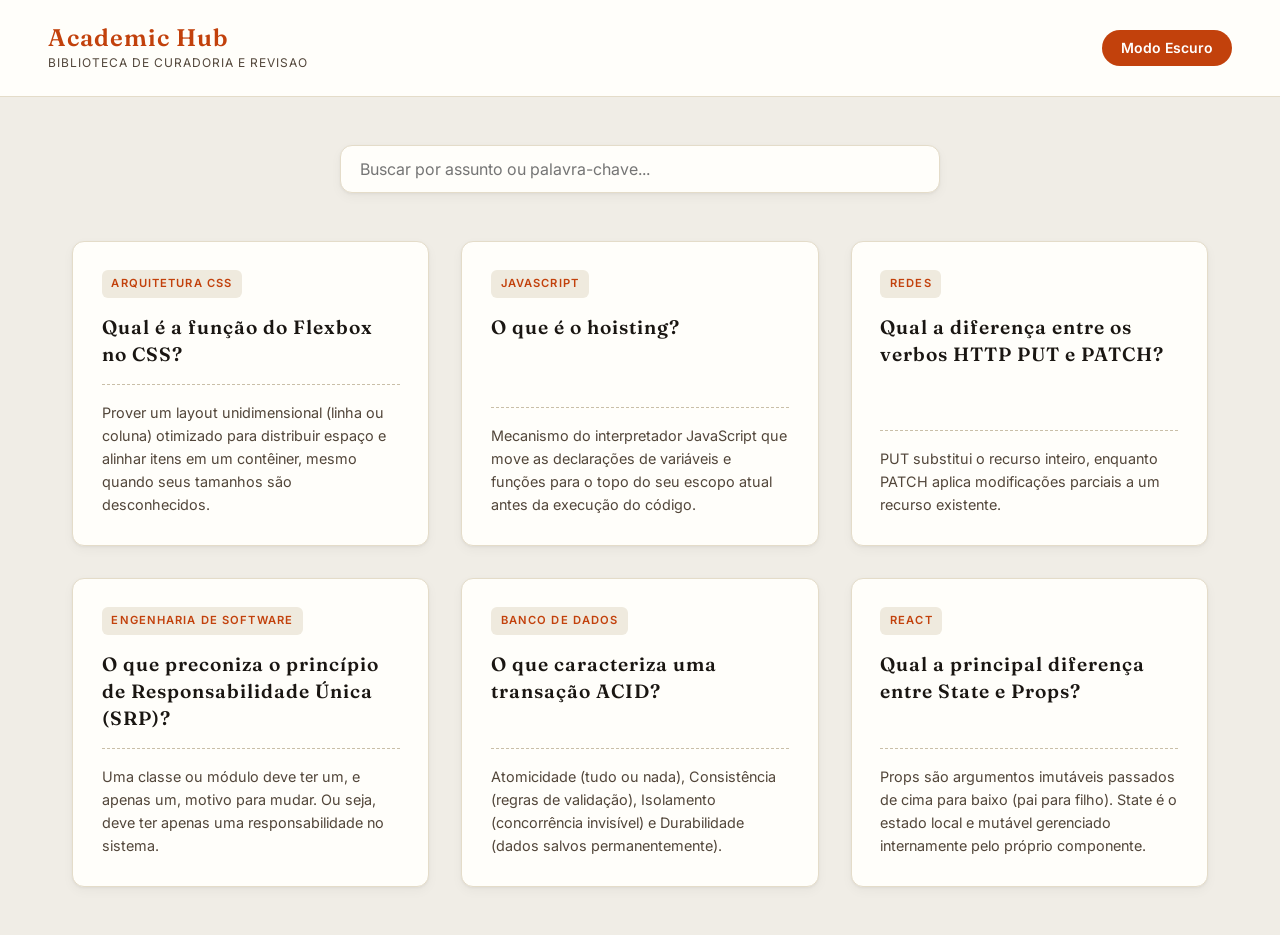
==== library.html @ 59c55df0 "Volta ao versionamento, alterações no js" ====
<!doctype html>
<html lang="pt-BR">
  <head>
    <meta charset="UTF-8" />
    <meta name="viewport" content="width=device-width, initial-scale=1.0" />
    <title>Academic Hub</title>

    <link rel="preconnect" href="https://fonts.googleapis.com" />
    <link rel="preconnect" href="https://fonts.gstatic.com" crossorigin />
    <link
      href="https://fonts.googleapis.com/css2?family=Fraunces:ital,opsz,wght@0,9..144,400;0,9..144,600&family=Inter:wght@400;500;600&display=swap"
      rel="stylesheet"
    />

    <link rel="stylesheet" href="style/library.css" />

    <script src="script/darkMode.js" defer></script>
    <script type="module" src="script/init.js" defer></script>
    <script src="script/script.js" defer></script>
  </head>
  <body>
    <header class="app-header">
      <div class="brand">
        <h1>Academic Hub</h1>
        <p>Biblioteca de Curadoria e Revisao</p>
      </div>
      <div class="header-actions">
        <button
          id="themeToggle"
          class="btn-primary"
          aria-label="Alternar Tema"
          onclick="toggleTheme()"
        >
          Modo Escuro
        </button>
      </div>
    </header>

    <main class="container">
      <section class="search-section" aria-label="Pesquisa">
        <div class="search-container">
          <input
            type="text"
            id="searchInput"
            placeholder="Buscar por assunto ou palavra-chave..."
            aria-label="Campo de pesquisa"
            oninput="searchCards(event.target.value)"
          />
        </div>
      </section>

      <section class="library-section" aria-label="Acervo de Cards">
        <div id="flashcards-grid" class="cards-grid">
          <!-- Cards são injetados pelo init.js -->
        </div>
      </section>
    </main>
  </body>
</html>
---- style/library.css ----
:root {
  --bg-page: #f0ede6;
  --bg-primary: #f7f4ed;
  --bg-secondary: #fffefa;
  --bg-tertiary: #efeade;
  --bg-elevated: #ffffff;

  --text-primary: #1a1612;
  --text-secondary: #52463a;
  --text-tertiary: #8a7a68;
  --text-inverse: #f7f4ed;

  --border-subtle: #e4dcc9;
  --border-medium: #c9bfa8;
  --border-strong: #1a1612;

  --accent: #c2410c;
  --accent-hover: #9a330a;
  --accent-soft: #fef3e8;

  --font-display: "Fraunces", Georgia, serif;
  --font-body: "Inter", -apple-system, BlinkMacSystemFont, sans-serif;

  --radius-sm: 6px;
  --radius-md: 12px;
  --radius-lg: 20px;

  --shadow-md:
    0 4px 6px rgba(26, 22, 18, 0.05), 0 10px 15px rgba(26, 22, 18, 0.06);
  --shadow-card:
    0 1px 3px rgba(26, 22, 18, 0.05), 0 4px 12px rgba(26, 22, 18, 0.04);

  --trans-fast: 150ms ease;
  --trans-medium: 280ms cubic-bezier(0.4, 0, 0.2, 1);
}

body.dark-mode {
  --bg-page: #0a0a0a;
  --bg-primary: #121212;
  --bg-secondary: #1e1e1e;
  --bg-tertiary: #2d2d2d;
  --bg-elevated: #282828;

  --text-primary: #f5f5f5;
  --text-secondary: #b3b3b3;
  --text-tertiary: #808080;
  --text-inverse: #121212;

  --border-subtle: #333333;
  --border-medium: #4d4d4d;
  --border-strong: #f5f5f5;

  --accent: #e35a1f;
  --accent-hover: #f77036;
}

* {
  box-sizing: border-box;
  margin: 0;
  padding: 0;
}

body {
  font-family: var(--font-body);
  background-color: var(--bg-page);
  color: var(--text-primary);
  line-height: 1.6;
  transition:
    background-color var(--trans-medium),
    color var(--trans-medium);
}

h1,
h2,
h3 {
  font-family: var(--font-display);
  font-weight: 600;
  letter-spacing: 1px;
}

.app-header {
  width: 100%;
  background-color: var(--bg-secondary);
  border-bottom: 1px solid var(--border-subtle);
  padding: 1.5rem 3rem;
  display: flex;
  justify-content: space-between;
  align-items: center;
  position: sticky;
  top: 0;
  z-index: 10;
}

.app-header .brand h1 {
  font-size: 1.5rem;
  color: var(--accent);
  line-height: 1.2;
}

.app-header .brand p {
  font-size: 0.75rem;
  text-transform: uppercase;
  letter-spacing: 1px;
  color: var(--text-secondary);
}

.container {
  width: 100%;
  max-width: 1200px;
  margin: 0 auto;
  padding: 3rem 2rem;
}

.search-container {
  display: flex;
  align-items: center;
  background-color: var(--bg-secondary);
  border: 1px solid var(--border-subtle);
  border-radius: var(--radius-md);
  padding: 0.8rem 1.2rem;
  margin-bottom: 3rem;
  max-width: 600px;
  margin-left: auto;
  margin-right: auto;
  box-shadow: var(--shadow-card);
  transition: all var(--trans-fast);
}

.search-container:focus-within {
  border-color: var(--accent);
  box-shadow: 0 0 0 3px var(--accent-soft);
}

.search-container input {
  border: none;
  outline: none;
  width: 100%;
  font-family: var(--font-body);
  font-size: 1rem;
  color: var(--text-primary);
  background: transparent;
}

.cards-grid {
  display: grid;
  grid-template-columns: repeat(auto-fill, minmax(300px, 1fr));
  gap: 2rem;
  align-items: stretch;
}

.flashcard-item {
  background-color: var(--bg-secondary);
  border: 1px solid var(--border-subtle);
  border-radius: var(--radius-md);
  padding: 1.8rem;
  box-shadow: var(--shadow-card);
  display: flex;
  flex-direction: column;
  transition:
    transform var(--trans-fast),
    box-shadow var(--trans-fast),
    border-color var(--trans-fast);
}

.flashcard-item:hover {
  transform: translateY(-4px);
  box-shadow: var(--shadow-md);
  border-color: var(--border-medium);
}

.flashcard-item .category {
  font-size: 0.7rem;
  text-transform: uppercase;
  letter-spacing: 0.1em;
  color: var(--accent);
  font-weight: 600;
  margin-bottom: 1rem;
  background-color: var(--bg-tertiary);
  padding: 0.3rem 0.6rem;
  border-radius: var(--radius-sm);
  align-self: flex-start;
}

.flashcard-item .question {
  font-size: 1.2rem;
  line-height: 1.4;
  color: var(--text-primary);
  margin-bottom: 1rem;
  flex-grow: 1;
}

.flashcard-item .answer-preview {
  font-size: 0.9rem;
  color: var(--text-secondary);
  border-top: 1px dashed var(--border-medium);
  padding-top: 1rem;
  margin-top: auto;
  display: -webkit-box;
  -webkit-box-orient: vertical;
  overflow: hidden;
}

.btn-primary {
  background-color: var(--accent);
  color: #ffffff;
  font-family: var(--font-body);
  font-size: 0.875rem;
  font-weight: 600;
  padding: 0.6rem 1.2rem;
  border: none;
  border-radius: var(--radius-lg);
  cursor: pointer;
  transition: all var(--trans-fast);
}

.btn-primary:hover {
  background-color: var(--accent-hover);
}

@media (max-width: 768px) {
  .app-header {
    padding: 1rem 1.2rem;
  }

  .container {
    padding: 2rem 1rem;
  }

  .cards-grid {
    grid-template-columns: 1fr;
    gap: 1rem;
  }
}
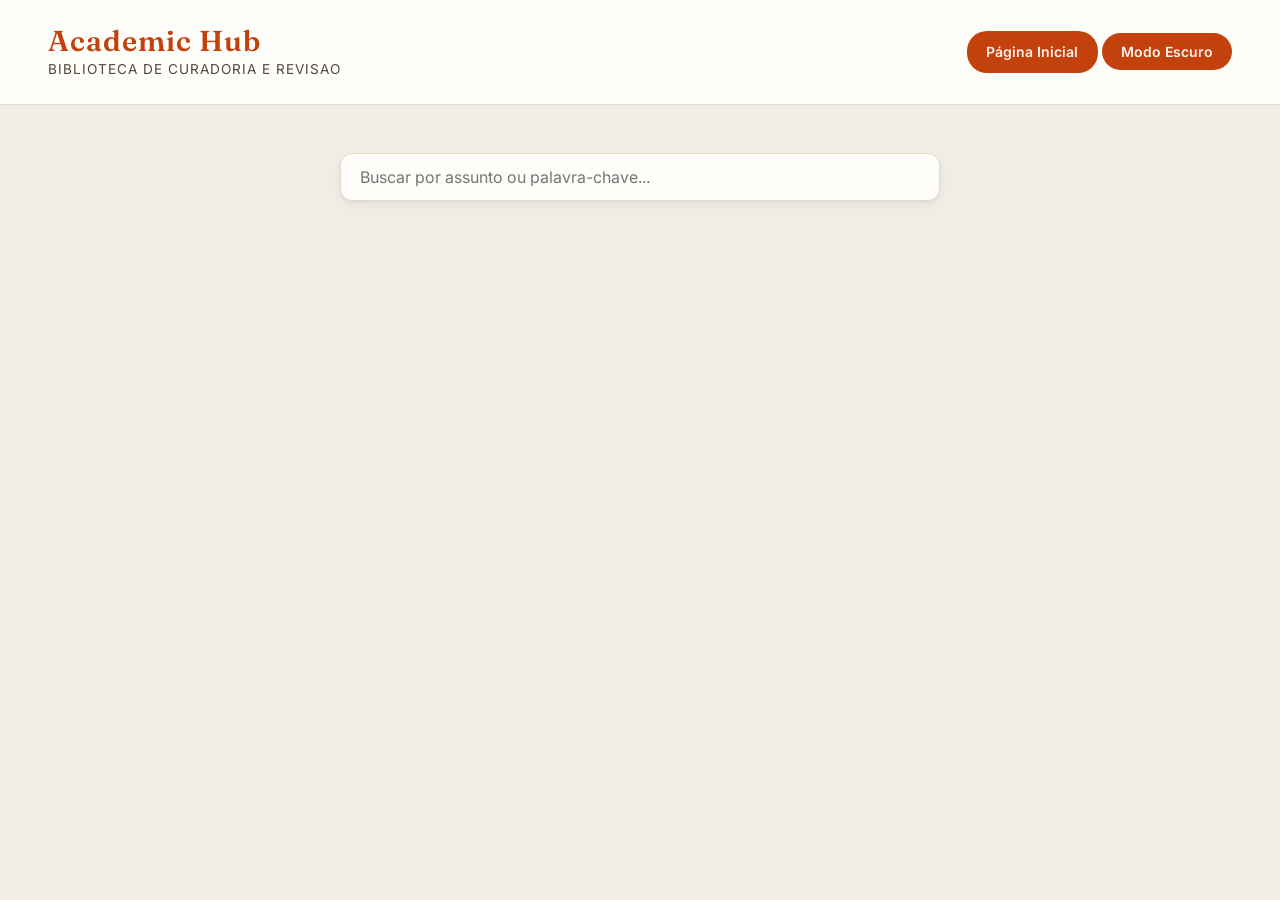
==== commit 53d9004e: "criação do index.css, menu.js e mudanças no html" ====
--- a/library.html
+++ b/library.html
@@ -11,12 +11,15 @@
       href="https://fonts.googleapis.com/css2?family=Fraunces:ital,opsz,wght@0,9..144,400;0,9..144,600&family=Inter:wght@400;500;600&display=swap"
       rel="stylesheet"
     />
+    <link rel="stylesheet" href="https://cdnjs.cloudflare.com/ajax/libs/font-awesome/6.5.1/css/all.min.css">
 
     <link rel="stylesheet" href="style/library.css" />
+    <link rel="stylesheet" href="style/style.css">
 
     <script src="script/darkMode.js" defer></script>
-    <script type="module" src="script/init.js" defer></script>
+    <script src="script/init.js" defer></script>
     <script src="script/script.js" defer></script>
+    <script src="script/menu.js"></script>
   </head>
   <body>
     <header class="app-header">
@@ -24,16 +27,23 @@
         <h1>Academic Hub</h1>
         <p>Biblioteca de Curadoria e Revisao</p>
       </div>
-      <div class="header-actions">
-        <button
-          id="themeToggle"
+      <div class="header-actions" id="header-actions">
+        <a
           class="btn-primary"
-          aria-label="Alternar Tema"
-          onclick="toggleTheme()"
+          href="index.html"
+          aria-label="Voltar para página inicial"
+        >
+          Página Inicial
+        </a>
+        <button id="themeToggle" class="btn-primary" aria-label="Alternar Tema" onclick="toggleTheme()"
         >
           Modo Escuro
         </button>
       </div>
+
+      <button id="btn-menu" class="btn-menu" aria-label="Mostrar ações" onclick="toggleMenu()">
+        <i class="fa-solid fa-bars"></i>
+      </button>
     </header>
 
     <main class="container">
--- a/style/library.css
+++ b/style/library.css
@@ -1,144 +1,8 @@
-:root {
-  --bg-page: #f0ede6;
-  --bg-primary: #f7f4ed;
-  --bg-secondary: #fffefa;
-  --bg-tertiary: #efeade;
-  --bg-elevated: #ffffff;
-
-  --text-primary: #1a1612;
-  --text-secondary: #52463a;
-  --text-tertiary: #8a7a68;
-  --text-inverse: #f7f4ed;
-
-  --border-subtle: #e4dcc9;
-  --border-medium: #c9bfa8;
-  --border-strong: #1a1612;
-
-  --accent: #c2410c;
-  --accent-hover: #9a330a;
-  --accent-soft: #fef3e8;
-
-  --font-display: "Fraunces", Georgia, serif;
-  --font-body: "Inter", -apple-system, BlinkMacSystemFont, sans-serif;
-
-  --radius-sm: 6px;
-  --radius-md: 12px;
-  --radius-lg: 20px;
-
-  --shadow-md:
-    0 4px 6px rgba(26, 22, 18, 0.05), 0 10px 15px rgba(26, 22, 18, 0.06);
-  --shadow-card:
-    0 1px 3px rgba(26, 22, 18, 0.05), 0 4px 12px rgba(26, 22, 18, 0.04);
-
-  --trans-fast: 150ms ease;
-  --trans-medium: 280ms cubic-bezier(0.4, 0, 0.2, 1);
-}
-
-body.dark-mode {
-  --bg-page: #0a0a0a;
-  --bg-primary: #121212;
-  --bg-secondary: #1e1e1e;
-  --bg-tertiary: #2d2d2d;
-  --bg-elevated: #282828;
-
-  --text-primary: #f5f5f5;
-  --text-secondary: #b3b3b3;
-  --text-tertiary: #808080;
-  --text-inverse: #121212;
-
-  --border-subtle: #333333;
-  --border-medium: #4d4d4d;
-  --border-strong: #f5f5f5;
-
-  --accent: #e35a1f;
-  --accent-hover: #f77036;
-}
-
-* {
-  box-sizing: border-box;
-  margin: 0;
-  padding: 0;
-}
-
-body {
-  font-family: var(--font-body);
-  background-color: var(--bg-page);
-  color: var(--text-primary);
-  line-height: 1.6;
-  transition:
-    background-color var(--trans-medium),
-    color var(--trans-medium);
-}
-
-h1,
-h2,
-h3 {
-  font-family: var(--font-display);
-  font-weight: 600;
-  letter-spacing: 1px;
-}
-
-.app-header {
-  width: 100%;
-  background-color: var(--bg-secondary);
-  border-bottom: 1px solid var(--border-subtle);
-  padding: 1.5rem 3rem;
-  display: flex;
-  justify-content: space-between;
-  align-items: center;
-  position: sticky;
-  top: 0;
-  z-index: 10;
-}
-
-.app-header .brand h1 {
-  font-size: 1.5rem;
-  color: var(--accent);
-  line-height: 1.2;
-}
-
-.app-header .brand p {
-  font-size: 0.75rem;
-  text-transform: uppercase;
-  letter-spacing: 1px;
-  color: var(--text-secondary);
-}
-
 .container {
   width: 100%;
   max-width: 1200px;
   margin: 0 auto;
   padding: 3rem 2rem;
-}
-
-.search-container {
-  display: flex;
-  align-items: center;
-  background-color: var(--bg-secondary);
-  border: 1px solid var(--border-subtle);
-  border-radius: var(--radius-md);
-  padding: 0.8rem 1.2rem;
-  margin-bottom: 3rem;
-  max-width: 600px;
-  margin-left: auto;
-  margin-right: auto;
-  box-shadow: var(--shadow-card);
-  transition: all var(--trans-fast);
-}
-
-.search-container:focus-within {
-  border-color: var(--accent);
-  box-shadow: 0 0 0 3px var(--accent-soft);
-}
-
-.search-container input {
-  border: none;
-  outline: none;
-  width: 100%;
-  font-family: var(--font-body);
-  font-size: 1rem;
-  color: var(--text-primary);
-  background: transparent;
 }
 
 .cards-grid {
@@ -196,36 +60,13 @@
   padding-top: 1rem;
   margin-top: auto;
   display: -webkit-box;
+  -webkit-line-clamp: 3;
+  line-clamp: 3;
   -webkit-box-orient: vertical;
   overflow: hidden;
 }
 
-.btn-primary {
-  background-color: var(--accent);
-  color: #ffffff;
-  font-family: var(--font-body);
-  font-size: 0.875rem;
-  font-weight: 600;
-  padding: 0.6rem 1.2rem;
-  border: none;
-  border-radius: var(--radius-lg);
-  cursor: pointer;
-  transition: all var(--trans-fast);
-}
-
-.btn-primary:hover {
-  background-color: var(--accent-hover);
-}
-
 @media (max-width: 768px) {
-  .app-header {
-    padding: 1rem 1.2rem;
-  }
-
-  .container {
-    padding: 2rem 1rem;
-  }
-
   .cards-grid {
     grid-template-columns: 1fr;
     gap: 1rem;
--- a/style/style.css
+++ b/style/style.css
@@ -0,0 +1,279 @@
+:root {
+  --bg-page: #f0ede6; /* Fundo da tela inteira */
+  --bg-primary: #f7f4ed;
+  --bg-secondary: #fffefa; /* Fundo dos paineis e flashcards */
+  --bg-tertiary: #efeade;
+  --bg-elevated: #ffffff;
+
+  --text-primary: #1a1612;
+  --text-secondary: #52463a;
+  --text-tertiary: #8a7a68;
+  --text-inverse: #f7f4ed;
+
+  --border-subtle: #e4dcc9;
+  --border-medium: #c9bfa8;
+  --border-strong: #1a1612;
+
+  --accent: #c2410c;
+  --accent-hover: #9a330a;
+  --accent-soft: #fef3e8;
+
+  --wrong: #b91c1c;
+  --wrong-soft: #fde8e8;
+  --hard: #c2410c;
+  --hard-soft: #fef3e8;
+  --good: #0f766e;
+  --good-soft: #e6f4f1;
+  --easy: #365314;
+  --easy-soft: #eef5e3;
+
+  --font-display: "Fraunces", Georgia, serif;
+  --font-body: "Inter", -apple-system, BlinkMacSystemFont, sans-serif;
+
+  --radius-sm: 6px;
+  --radius-md: 12px;
+  --radius-lg: 20px;
+
+  --shadow-md:
+    0 4px 6px rgba(26, 22, 18, 0.05), 0 10px 15px rgba(26, 22, 18, 0.06);
+  --shadow-card:
+    0 1px 3px rgba(26, 22, 18, 0.05), 0 4px 12px rgba(26, 22, 18, 0.04);
+
+  --trans-fast: 150ms ease;
+  --trans-medium: 280ms cubic-bezier(0.4, 0, 0.2, 1);
+  --trans-slow: 500ms cubic-bezier(0.4, 0, 0.2, 1);
+}
+
+/* 2. CLASSE MODIFICADORA DE ESTADO (Dark Mode) */
+body.dark-mode {
+  --bg-page: #0a0a0a;
+  --bg-primary: #121212;
+  --bg-secondary: #1e1e1e;
+  --bg-tertiary: #2d2d2d;
+  --bg-elevated: #282828;
+
+  --text-primary: #f5f5f5;
+  --text-secondary: #b3b3b3;
+  --text-tertiary: #808080;
+  --text-inverse: #121212;
+
+  --border-subtle: #333333;
+  --border-medium: #4d4d4d;
+  --border-strong: #f5f5f5;
+
+  --accent: #e35a1f;
+  --accent-hover: #f77036;
+  --accent-soft: #3a1a0b;
+}
+
+/* 3. RESET BASE */
+* {
+  box-sizing: border-box;
+  margin: 0;
+  padding: 0;
+}
+
+body {
+  font-family: var(--font-body);
+  background-color: var(--bg-page);
+  color: var(--text-primary);
+  line-height: 1.6;
+
+  /* A transicao suave ao alterar o tema */
+  transition:
+    background-color var(--trans-medium),
+    color var(--trans-medium);
+}
+
+h1,
+h2,
+h3 {
+  font-family: var(--font-display);
+  font-weight: 600;
+  letter-spacing: 1px;
+  margin-bottom: 0.5rem;
+}
+
+h1 {
+  font-size: 2.5rem;
+  color: var(--accent);
+}
+
+p {
+  color: var(--text-secondary);
+  margin-bottom: 1.5rem;
+}
+
+/* 4. ARQUITETURA DO HEADER (Full Width + Flexbox) */
+.app-header {
+  width: 100%;
+  background-color: var(--bg-secondary);
+  border-bottom: 1px solid var(--border-subtle);
+  padding: 1.5rem 3rem;
+  /* Flexbox habilitado */
+  display: flex;
+  justify-content: space-between; /* Afasta a marca para esquerda e o botao para direita */
+  align-items: center; /* Alinhamento vertical centralizado */
+  transition:
+    background-color var(--trans-medium),
+    border-color var(--trans-medium);
+  /* Mantendo o header fixo no topo (opcional para UX) */
+  position: sticky;
+  top: 0;
+  /* z-index: 100; */
+}
+
+.app-header .brand h1 {
+  font-size: 1.8rem;
+  color: var(--accent);
+  margin-bottom: 0; /* Anula a margem padrao no header */
+  line-height: 1.2;
+}
+
+.app-header .brand p {
+  font-size: 0.85rem;
+  margin-bottom: 0;
+  text-transform: uppercase;
+  letter-spacing: 1px;
+}
+
+.app-header .btn-menu
+{
+  background-color: transparent;
+  border: none;
+  border-radius: var(--radius-md);
+  display: none;
+  font-size: 1.5rem;
+  color: var(--accent);
+  padding: 5px;
+  cursor: pointer;
+
+  transition:
+    background-color var(--trans-medium),
+    transform var(--trans-medium),
+    box-shadow var(--trans-medium);
+}
+
+.btn-menu:hover
+{
+  transform: translateY(-2px);
+}
+
+
+/*5 SEARCH CONTAINER*/
+.search-container {
+  display: flex;
+  align-items: center;
+  background-color: var(--bg-secondary);
+  border: 1px solid var(--border-subtle);
+  border-radius: var(--radius-md);
+  padding: 0.8rem 1.2rem;
+  margin-bottom: 3rem;
+  max-width: 600px;
+  margin-left: auto;
+  margin-right: auto;
+  box-shadow: var(--shadow-card);
+  transition: all var(--trans-fast);
+}
+
+.search-container:focus-within {
+  border-color: var(--accent);
+  box-shadow: 0 0 0 3px var(--accent-soft);
+}
+
+.search-container input {
+  border: none;
+  outline: none;
+  width: 100%;
+  font-family: var(--font-body);
+  font-size: 1rem;
+  color: var(--text-primary);
+  background: transparent;
+}
+
+/* 6. ELEMENTOS DE INTERFACE (Botao e Inputs) */
+.btn-primary {
+  display: inline-block;
+  background-color: var(--accent);
+  color: var(--text-inverse);
+  font-family: var(--font-body);
+  font-size: 0.875rem;
+  font-weight: 600;
+  padding: 0.6rem 1.2rem;
+  border: none;
+  border-radius: var(--radius-lg);
+  cursor: pointer;
+
+  transition:
+    background-color var(--trans-medium),
+    transform var(--trans-medium),
+    box-shadow var(--trans-medium);
+}
+
+.btn-primary:hover {
+  background-color: var(--accent-hover);
+  transform: translateY(-2px);
+  box-shadow: var(--shadow-md);
+}
+.btn-primary:active {
+  transform: translateY(0);
+  box-shadow: none;
+}
+.btn-primary:focus-visible, .btn-menu:focus-visible {
+  outline: 2px solid var(--accent-hover);
+  outline-offset: 2px;
+}
+
+a {
+  text-decoration: none;
+}
+@media(max-width: 840px)
+{
+  .app-header {
+    padding: 1.5rem 1.2rem;
+  }
+}
+@media(max-width: 768px)
+{
+  .app-header {
+    padding: 1rem 1.2rem;
+  }
+
+  .header-actions
+  {
+    display: none;
+  }
+  .header-actions.active
+  {
+    display: flex;
+    position:fixed;
+    flex-direction: column;
+    gap: 1rem;
+    top: 9%;
+    right: 7%;
+    
+  }
+  .app-header .btn-menu
+  {
+    display: block;
+  }
+  .app-header .brand p
+  {
+    font-size: 0.8rem;
+  }
+
+
+  .container {
+    padding: 2rem 1rem;
+  }
+
+}
+
+@media(max-width: 480px)
+{
+  .app-header .brand p
+  {
+    display: none;
+  }
+
+}
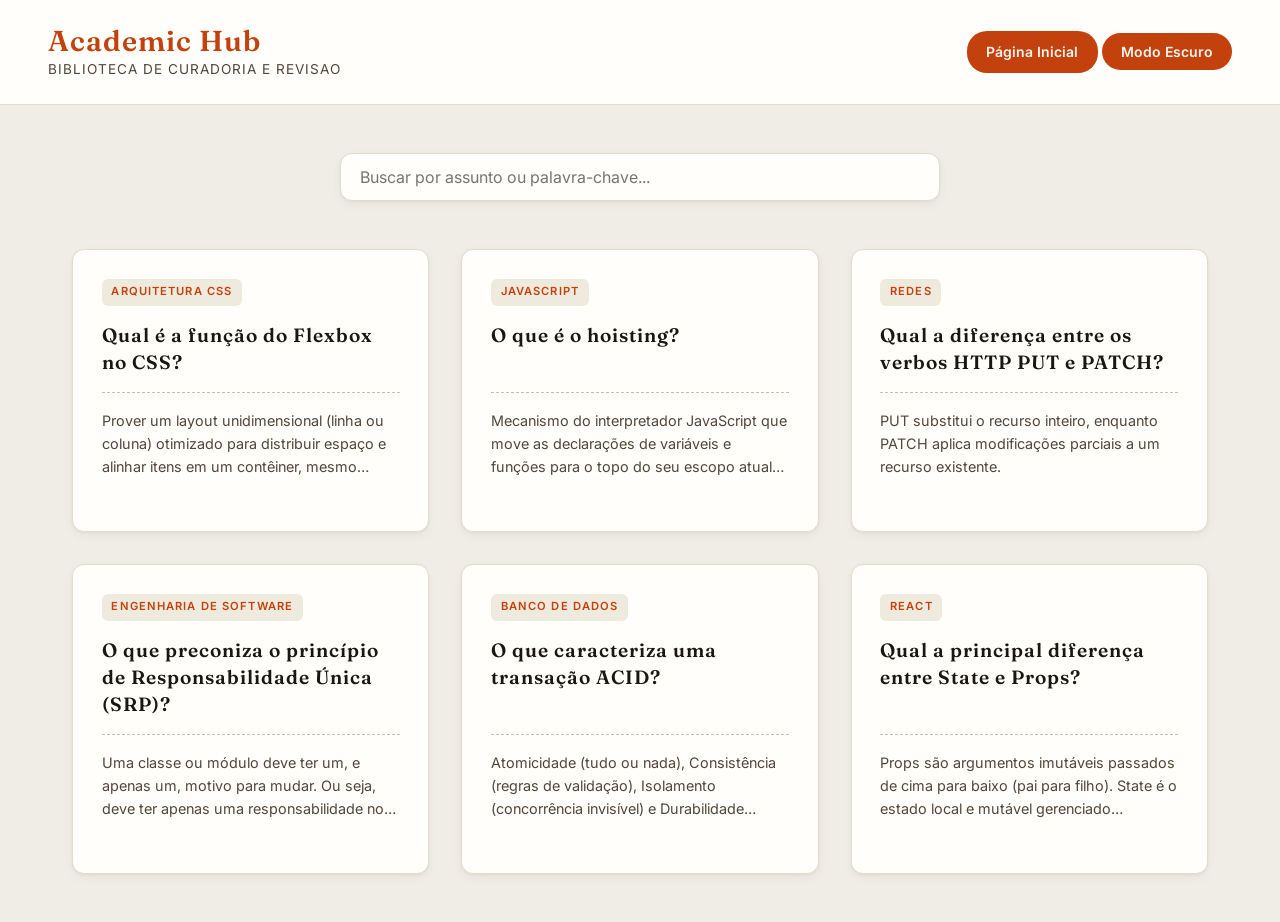
==== commit 6cdfde62: "dados do modo escuro salvo no localstorage e pesquisa de cards na nova biblioteca" ====
--- a/library.html
+++ b/library.html
@@ -1,6 +1,19 @@
 <!doctype html>
 <html lang="pt-BR">
   <head>
+    <script>
+      (function () {
+        const key = "academic-hub-theme";
+        const dark = "dark";
+        const light = "light";
+        const saved = localStorage.getItem(key);
+        const prefersDark = window.matchMedia("(prefers-color-scheme: dark)").matches;
+        const theme = saved === dark || saved === light ? saved : (prefersDark ? dark : light);
+
+        document.documentElement.classList.toggle("dark-mode", theme === dark);
+        document.documentElement.dataset.theme = theme;
+      })();
+    </script>
     <meta charset="UTF-8" />
     <meta name="viewport" content="width=device-width, initial-scale=1.0" />
     <title>Academic Hub</title>
@@ -16,10 +29,10 @@
     <link rel="stylesheet" href="style/library.css" />
     <link rel="stylesheet" href="style/style.css">
 
-    <script src="script/darkMode.js" defer></script>
-    <script src="script/init.js" defer></script>
-    <script src="script/script.js" defer></script>
-    <script src="script/menu.js"></script>
+    <script type="module" src="script/darkMode.js" defer></script>
+    <script type="module" src="script/init.js" defer></script>
+    <script type="module" src="script/script.js" defer></script>
+    <script type="module" src="script/menu.js" defer></script>
   </head>
   <body>
     <header class="app-header">
@@ -35,7 +48,7 @@
         >
           Página Inicial
         </a>
-        <button id="themeToggle" class="btn-primary" aria-label="Alternar Tema" onclick="toggleTheme()"
+        <button id="themeToggle" class="btn-primary" aria-label="Alternar Tema"
         >
           Modo Escuro
         </button>
--- a/style/style.css
+++ b/style/style.css
@@ -120,7 +120,7 @@
   /* Mantendo o header fixo no topo (opcional para UX) */
   position: sticky;
   top: 0;
-  /* z-index: 100; */
+  z-index: 100;
 }
 
 .app-header .brand h1 {
